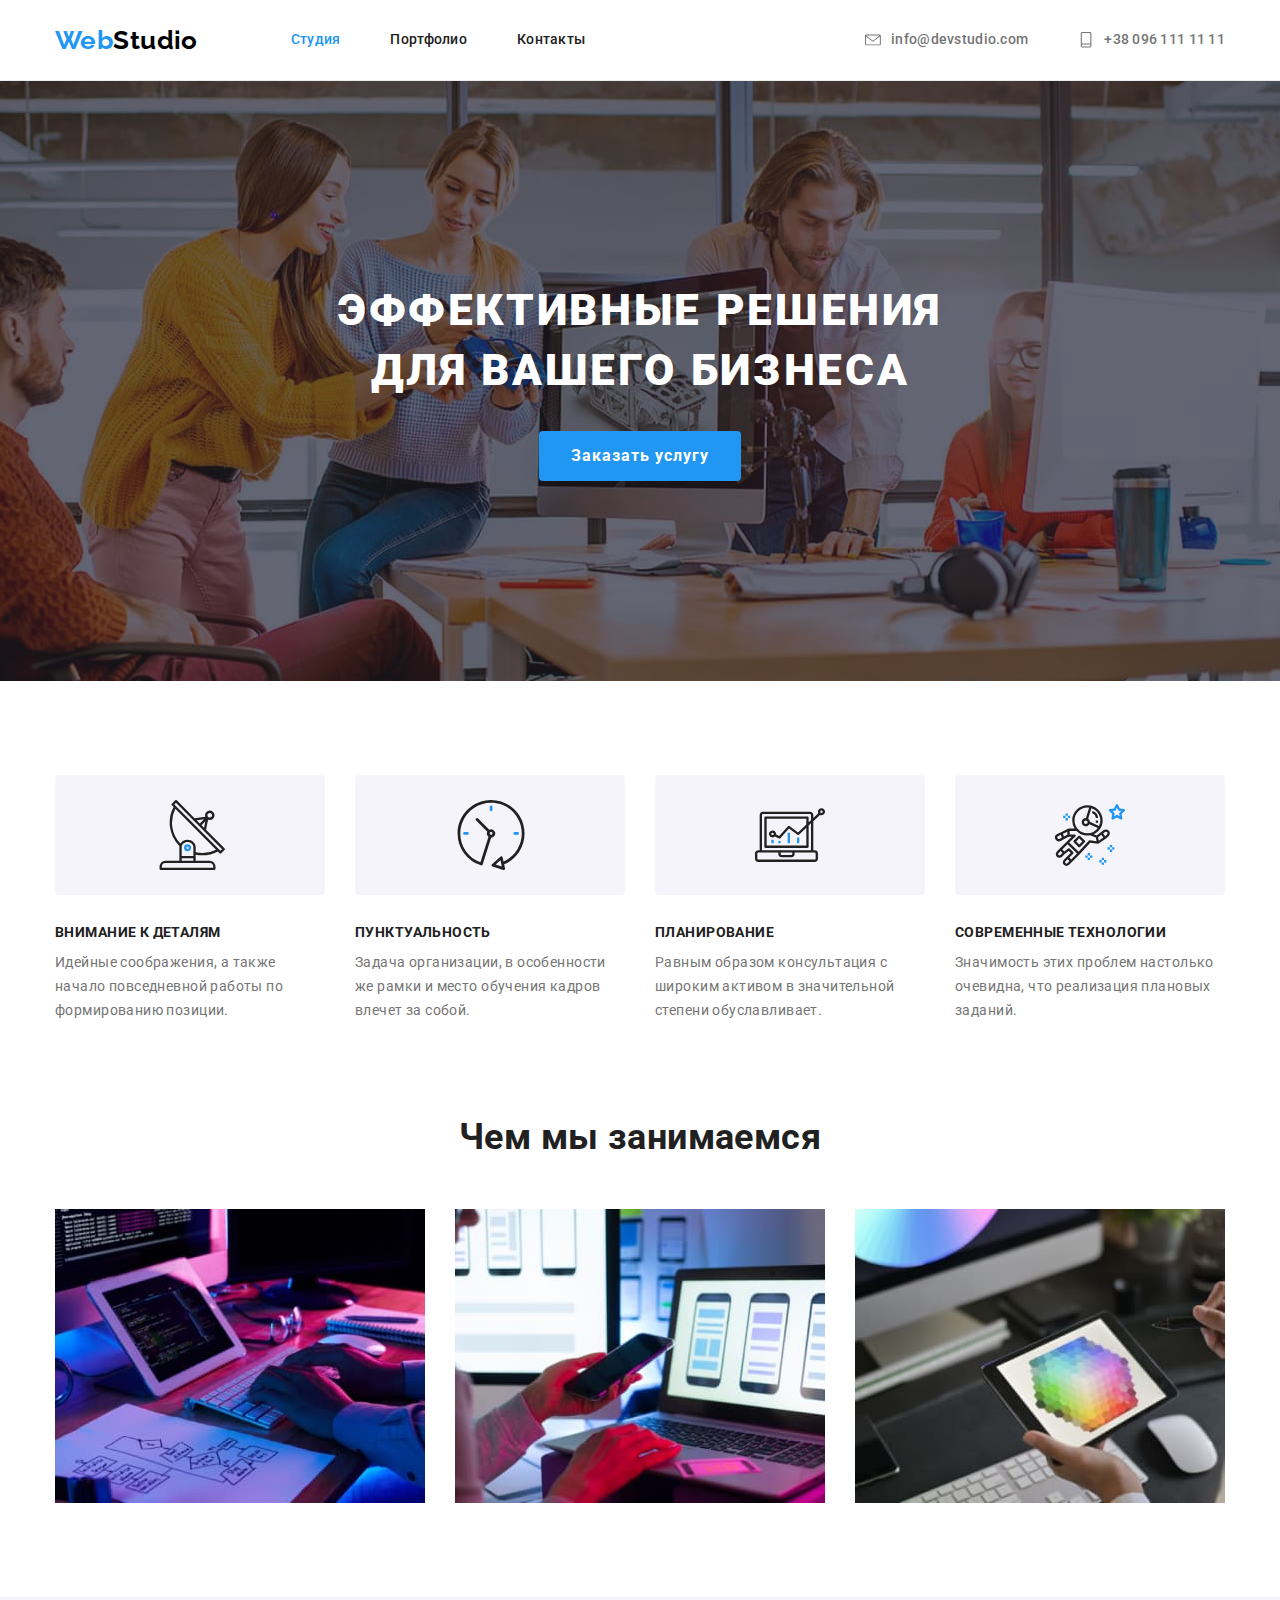
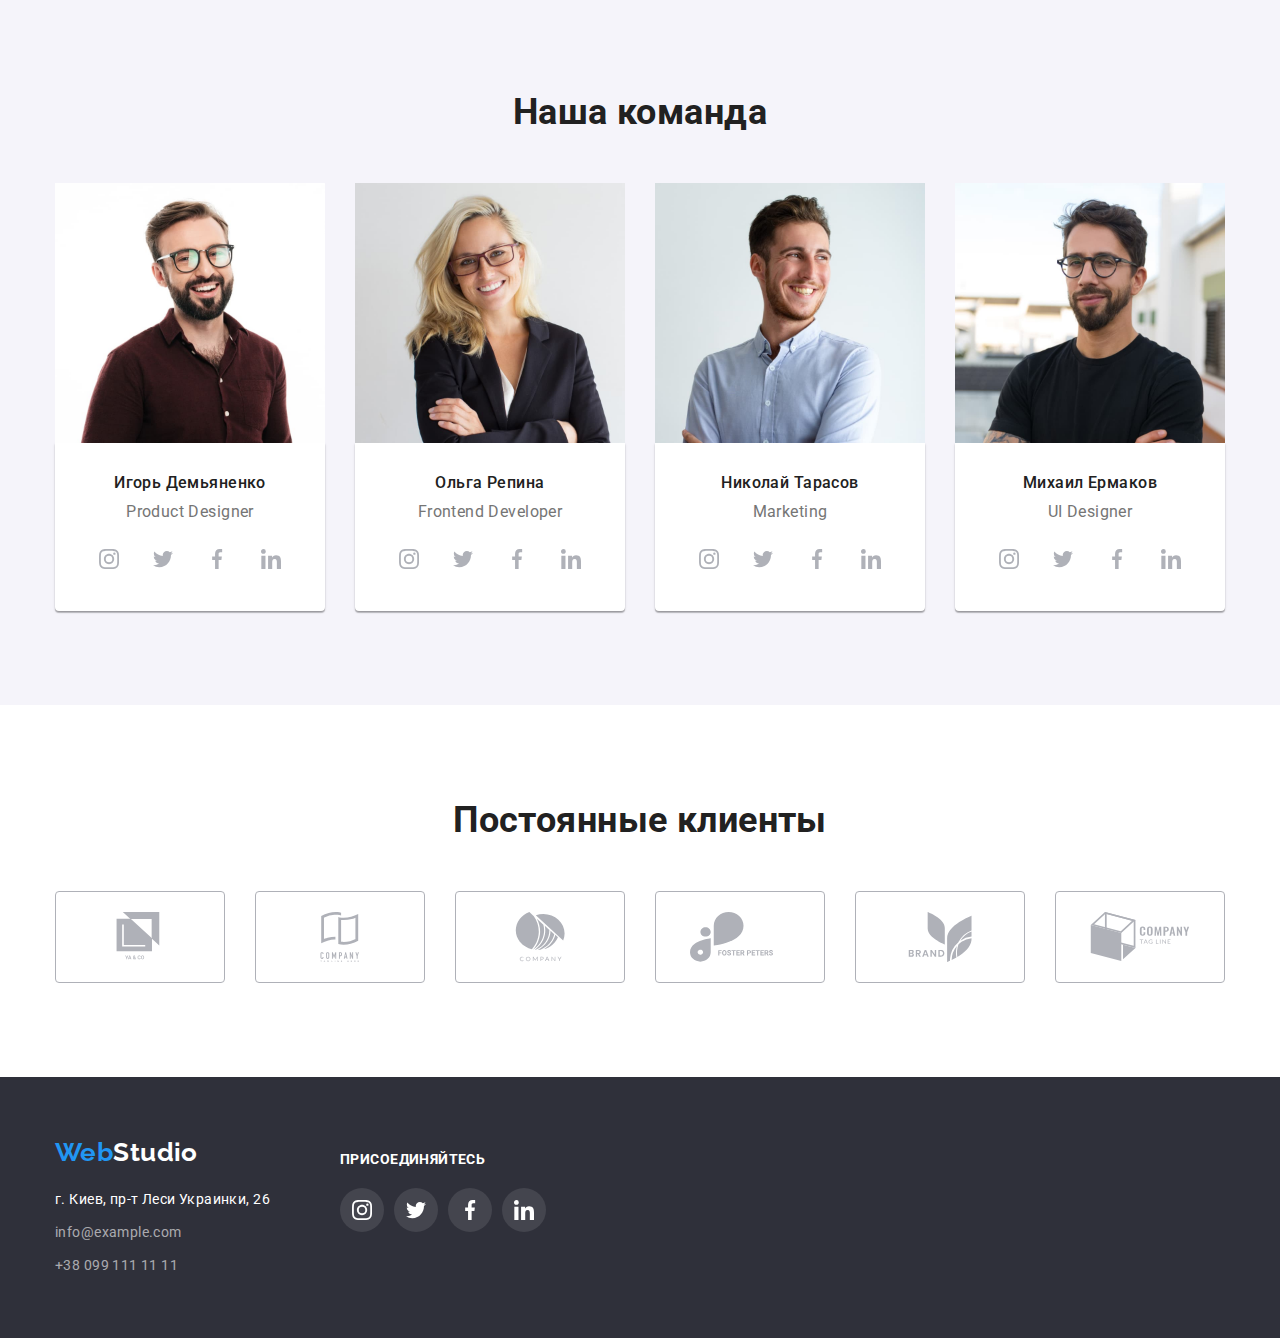
==== index.html @ a12645fa "Initial commit" ====
<!DOCTYPE html>
<html lang="ru">
  <head>
    <meta charset="UTF-8" />
    <meta http-equiv="X-UA-Compatible" content="IE=edge" />
    <meta name="viewport" content="width=device-width, initial-scale=1.0" />
    <title>WEB Studio</title>
    <link
      href="https://fonts.googleapis.com/css2?family=Raleway:wght@700&family=Roboto:wght@400;500;700;900&display=swap"
      rel="stylesheet"
    />
    <link
      rel="stylesheet"
      href="https://cdnjs.cloudflare.com/ajax/libs/modern-normalize/1.1.0/modern-normalize.min.css"
    />
    <link rel="stylesheet" href="./css/styles.css" />
  </head>
  <body>
    <!--Шапка сайта-->
    <header class="header">
      <div class="container main-header">
        <nav class="main-nav">
          <a class="logo link" href="./index.html">Web<span class="header-logo">Studio</span></a>

          <ul class="site-nav list">
            <li class="item"><a class="link current" href="./index.html">Студия</a></li>
            <li class="item"><a class="link" href="./portfolio.html">Портфолио</a></li>
            <li class="item"><a class="link" href="">Контакты</a></li>
          </ul>
        </nav>

        <ul class="contacts-header list">
          <li class="item">
            <a class="link" href="mailto:info@devstudio.com">
              <svg class="svg-mail">
                <use href="./images/icons.svg#contacts-mail"></use>
              </svg>
              info@devstudio.com</a
            >
          </li>
          <li class="item">
            <a class="link" href="tel:+380961111111">
              <svg class="svg-phone">
                <use href="./images/icons.svg#contacts-phone"></use>
              </svg>
              +38 096 111 11 11</a
            >
          </li>
        </ul>
      </div>
    </header>

    <!--Уникальный контент страницы-->
    <main>
      <!--Герой-->
      <section class="hero">
        <div class="container">
          <h1 class="hero-title">
            Эффективные решения <br />
            для вашего бизнеса
          </h1>
          <button class="button" type="button">Заказать услугу</button>
        </div>
      </section>

      <!--Особенности-->
      <section class="section no-padding">
        <div class="container">
          <h2 class="section-title hidden">Особенности</h2>
          <ul class="features list">
            <li class="item">
              <div class="div-features">
                <svg class="svg-item-features">
                  <use href="./images/icons.svg#features-antenna"></use>
                </svg>
              </div>
              <h3 class="title">Внимание к деталям</h3>
              <p class="text">
                Идейные соображения, а также начало повседневной работы по формированию позиции.
              </p>
            </li>
            <li class="item">
              <div class="div-features">
                <svg class="svg-item-features">
                  <use href="./images/icons.svg#features-clock"></use>
                </svg>
              </div>
              <h3 class="title">Пунктуальность</h3>
              <p class="text">
                Задача организации, в особенности же рамки и место обучения кадров влечет за собой.
              </p>
            </li>
            <li class="item">
              <div class="div-features">
                <svg class="svg-item-features">
                  <use href="./images/icons.svg#features-diagram"></use>
                </svg>
              </div>
              <h3 class="title">Планирование</h3>
              <p class="text">
                Равным образом консультация с широким активом в значительной степени обуславливает.
              </p>
            </li>
            <li class="item">
              <div class="div-features">
                <svg class="svg-item-features">
                  <use href="./images/icons.svg#features-astronaut"></use>
                </svg>
              </div>
              <h3 class="title">Современные технологии</h3>
              <p class="text">
                Значимость этих проблем настолько очевидна, что реализация плановых заданий.
              </p>
            </li>
          </ul>
        </div>
      </section>

      <!--Чем мы занимаемся-->
      <section class="section">
        <div class="container">
          <h2 class="section-title">Чем мы занимаемся</h2>
          <ul class="work list">
            <li class="item">
              <img
                class="photo-work"
                src="./images/programer-working.jpg"
                alt="Программист за работой"
                width="370"
              />
            </li>
            <li class="item">
              <img
                class="photo-work"
                src="./images/web-ui-designer-is-developing-application.jpg"
                alt="Дизайнер разрабатывает мобильные приложения"
                width="370"
              />
            </li>
            <li class="item">
              <img
                class="photo-work"
                src="./images/creative-artist-with-working-colour-selection.jpg"
                alt="Художник выбирает цвет"
                width="370"
              />
            </li>
          </ul>
        </div>
      </section>

      <!--Наша команда-->
      <section class="section team">
        <div class="container">
          <h2 class="section-title">Наша команда</h2>
          <ul class="team list">
            <li class="item">
              <img class="photo-team" src="./images/team1.jpg" alt="Игорь Демьяненко" width="270" />
              <div class="team-description">
                <h3 class="title">Игорь Демьяненко</h3>
                <p class="text" lang="en">Product Designer</p>
                <ul class="social-links list">
                  <li class="item instagram">
                    <a
                      class="link social-link"
                      href=""
                      target="_blank"
                      rel="nofollow noopener noreferrer"
                    >
                      <svg class="svg-social">
                        <use href="./images/icons.svg#social-instagram"></use>
                      </svg>
                    </a>
                  </li>
                  <li class="item twitter">
                    <a
                      class="link social-link"
                      href=""
                      target="_blank"
                      rel="nofollow noopener noreferrer"
                    >
                      <svg class="svg-social">
                        <use href="./images/icons.svg#social-twitter"></use>
                      </svg>
                    </a>
                  </li>
                  <li class="item facebook">
                    <a
                      class="link social-link"
                      href=""
                      target="_blank"
                      rel="nofollow noopener noreferrer"
                    >
                      <svg class="svg-social">
                        <use href="./images/icons.svg#social-facebook"></use>
                      </svg>
                    </a>
                  </li>
                  <li class="item linkedin">
                    <a
                      class="link social-link"
                      href=""
                      target="_blank"
                      rel="nofollow noopener noreferrer"
                    >
                      <svg class="svg-social">
                        <use href="./images/icons.svg#social-linkedin"></use>
                      </svg>
                    </a>
                  </li>
                </ul>
              </div>
            </li>
            <li class="item">
              <img class="photo-team" src="./images/team2.jpg" alt="Ольга Репина" width="270" />
              <div class="team-description">
                <h3 class="title">Ольга Репина</h3>
                <p class="text" lang="en">Frontend Developer</p>
                <ul class="social-links list">
                  <li class="item instagram">
                    <a
                      class="link social-link"
                      href=""
                      target="_blank"
                      rel="nofollow noopener noreferrer"
                    >
                      <svg class="svg-social">
                        <use href="./images/icons.svg#social-instagram"></use>
                      </svg>
                    </a>
                  </li>
                  <li class="item twitter">
                    <a
                      class="link social-link"
                      href=""
                      target="_blank"
                      rel="nofollow noopener noreferrer"
                    >
                      <svg class="svg-social">
                        <use href="./images/icons.svg#social-twitter"></use>
                      </svg>
                    </a>
                  </li>
                  <li class="item facebook">
                    <a
                      class="link social-link"
                      href=""
                      target="_blank"
                      rel="nofollow noopener noreferrer"
                    >
                      <svg class="svg-social">
                        <use href="./images/icons.svg#social-facebook"></use>
                      </svg>
                    </a>
                  </li>
                  <li class="item linkedin">
                    <a
                      class="link social-link"
                      href=""
                      target="_blank"
                      rel="nofollow noopener noreferrer"
                    >
                      <svg class="svg-social">
                        <use href="./images/icons.svg#social-linkedin"></use>
                      </svg>
                    </a>
                  </li>
                </ul>
              </div>
            </li>
            <li class="item">
              <img class="photo-team" src="./images/team3.jpg" alt="Николай Тарасов" width="270" />
              <div class="team-description">
                <h3 class="title">Николай Тарасов</h3>
                <p class="text" lang="en">Marketing</p>
                <ul class="social-links list">
                  <li class="item instagram">
                    <a
                      class="link social-link"
                      href=""
                      target="_blank"
                      rel="nofollow noopener noreferrer"
                    >
                      <svg class="svg-social">
                        <use href="./images/icons.svg#social-instagram"></use>
                      </svg>
                    </a>
                  </li>
                  <li class="item twitter">
                    <a
                      class="link social-link"
                      href=""
                      target="_blank"
                      rel="nofollow noopener noreferrer"
                    >
                      <svg class="svg-social">
                        <use href="./images/icons.svg#social-twitter"></use>
                      </svg>
                    </a>
                  </li>
                  <li class="item facebook">
                    <a
                      class="link social-link"
                      href=""
                      target="_blank"
                      rel="nofollow noopener noreferrer"
                    >
                      <svg class="svg-social">
                        <use href="./images/icons.svg#social-facebook"></use>
                      </svg>
                    </a>
                  </li>
                  <li class="item linkedin">
                    <a
                      class="link social-link"
                      href=""
                      target="_blank"
                      rel="nofollow noopener noreferrer"
                    >
                      <svg class="svg-social">
                        <use href="./images/icons.svg#social-linkedin"></use>
                      </svg>
                    </a>
                  </li>
                </ul>
              </div>
            </li>
            <li class="item">
              <img class="photo-team" src="./images/team4.jpg" alt="Михаил Ермаков" width="270" />
              <div class="team-description">
                <h3 class="title">Михаил Ермаков</h3>
                <p class="text" lang="en">UI Designer</p>
                <ul class="social-links list">
                  <li class="item instagram">
                    <a
                      class="link social-link"
                      href=""
                      target="_blank"
                      rel="nofollow noopener noreferrer"
                    >
                      <svg class="svg-social">
                        <use href="./images/icons.svg#social-instagram"></use>
                      </svg>
                    </a>
                  </li>
                  <li class="item twitter">
                    <a
                      class="link social-link"
                      href=""
                      target="_blank"
                      rel="nofollow noopener noreferrer"
                    >
                      <svg class="svg-social">
                        <use href="./images/icons.svg#social-twitter"></use>
                      </svg>
                    </a>
                  </li>
                  <li class="item facebook">
                    <a
                      class="link social-link"
                      href=""
                      target="_blank"
                      rel="nofollow noopener noreferrer"
                    >
                      <svg class="svg-social">
                        <use href="./images/icons.svg#social-facebook"></use>
                      </svg>
                    </a>
                  </li>
                  <li class="item linkedin">
                    <a
                      class="link social-link"
                      href=""
                      target="_blank"
                      rel="nofollow noopener noreferrer"
                    >
                      <svg class="svg-social">
                        <use href="./images/icons.svg#social-linkedin"></use>
                      </svg>
                    </a>
                  </li>
                </ul>
              </div>
            </li>
          </ul>
        </div>
      </section>

      <!--Постоянные клиенты-->
      <section class="section clients">
        <div class="container">
          <h2 class="section-title">Постоянные клиенты</h2>
          <ul class="clients list">
            <li class="item">
              <a
                class="link clients-link"
                href=""
                target="_blank"
                rel="nofollow noopener noreferrer"
              >
                <svg class="svg-clients">
                  <use href="./images/icons.svg#client1"></use>
                </svg>
              </a>
            </li>
            <li class="item">
              <a
                class="link clients-link"
                href=""
                target="_blank"
                rel="nofollow noopener noreferrer"
              >
                <svg class="svg-clients">
                  <use href="./images/icons.svg#client2"></use>
                </svg>
              </a>
            </li>
            <li class="item">
              <a
                class="link clients-link"
                href=""
                target="_blank"
                rel="nofollow noopener noreferrer"
              >
                <svg class="svg-clients">
                  <use href="./images/icons.svg#client3"></use>
                </svg>
              </a>
            </li>
            <li class="item">
              <a
                class="link clients-link"
                href=""
                target="_blank"
                rel="nofollow noopener noreferrer"
              >
                <svg class="svg-clients">
                  <use href="./images/icons.svg#client4"></use>
                </svg>
              </a>
            </li>
            <li class="item">
              <a
                class="link clients-link"
                href=""
                target="_blank"
                rel="nofollow noopener noreferrer"
              >
                <svg class="svg-clients">
                  <use href="./images/icons.svg#client5"></use>
                </svg>
              </a>
            </li>
            <li class="item">
              <a
                class="link clients-link"
                href=""
                target="_blank"
                rel="nofollow noopener noreferrer"
              >
                <svg class="svg-clients">
                  <use href="./images/icons.svg#client6"></use>
                </svg>
              </a>
            </li>
          </ul>
        </div>
      </section>
    </main>

    <!--Подвал-->
    <footer class="footer">
      <div class="container nav">
        <div class="footer-address">
          <a class="logo link" href="./index.html">Web<span class="footer-logo">Studio</span></a>
          <address>
            <ul class="contacts-footer list">
              <li class="item">
                <a
                  class="address link"
                  href="https://goo.gl/maps/X2jcXpadv5ityZMy6"
                  target="_blank"
                  rel="nofollow noopener noreferrer"
                  >г. Киев, пр-т Леси Украинки, 26</a
                >
              </li>
              <li class="item">
                <a class="link" href="mailto:info@example.com">info@example.com</a>
              </li>
              <li class="item">
                <a class="link" href="tel:+380991111111">+38 099 111 11 11</a>
              </li>
            </ul>
          </address>
        </div>

        <div class="footer-social">
          <p class="footer-social-text">присоединяйтесь</p>
          <ul class="social-links-webstudio list">
            <li class="item instagram">
              <a class="link join-link" href="" target="_blank" rel="nofollow noopener noreferrer">
                <svg class="svg-social">
                  <use href="./images/icons.svg#social-instagram"></use>
                </svg>
              </a>
            </li>
            <li class="item twitter">
              <a class="link join-link" href="" target="_blank" rel="nofollow noopener noreferrer">
                <svg class="svg-social">
                  <use href="./images/icons.svg#social-twitter"></use>
                </svg>
              </a>
            </li>
            <li class="item facebook">
              <a class="link join-link" href="" target="_blank" rel="nofollow noopener noreferrer">
                <svg class="svg-social">
                  <use href="./images/icons.svg#social-facebook"></use>
                </svg>
              </a>
            </li>
            <li class="item linkedin">
              <a class="link join-link" href="" target="_blank" rel="nofollow noopener noreferrer">
                <svg class="svg-social">
                  <use href="./images/icons.svg#social-linkedin"></use>
                </svg>
              </a>
            </li>
          </ul>
        </div>
      </div>
    </footer>
  </body>
</html>
---- css/styles.css ----
:root {
  --primary-text-color: #757575;
  --title-text-color: #212121;
  --accent-color: #2196f3;
  --primary-white-color: #ffffff;
  --primary-black-color: #000000;
  --second-grey-color: #f5f4fa;
  --footer-bg-color: #2f303a;
  --contacts-ft-color: rgba(255, 255, 255, 0.6);
  --social-links-ft-bg-color: rgba(255, 255, 255, 0.1);
  --button-hero-hover-color: #188ce8;
  --header-border-bottom-color: #ececec;
  --portfolio-project-border: #eeeeee;
  --clients-primary-color: #afb1b8;

  --portfolio-projects-gap: 30px;
}

body {
  color: var(--primary-text-color);
  background-color: var(--primary-white-color);
  font-family: Roboto, sans-serif;
  letter-spacing: 0.03em;
  font-size: 14px;
  line-height: 1.14;
}

/* ОБЩЕЕ */

/*Сброс марджинов верх и низ у заголовков, абзацев и списков*/
p,
h1,
h2,
h3,
h4,
h5,
h6,
ul {
  margin-top: 0;
  margin-bottom: 0;
}

/*Техника отзывчивых изображений*/
img {
  display: block;
  max-width: 100%;
  height: auto;
}

/* Скрыл подчеркивание у ссылок */
.link {
  text-decoration: none;
}

/* Скрыл ненужные заголовки */
.hidden {
  position: absolute;
  width: 1px;
  height: 1px;
  margin: -1px;
  border: 0;
  padding: 0;

  white-space: nowrap;
  clip-path: inset(100%);
  clip: rect(0 0 0 0);
  overflow: hidden;
}

/* Убрал точки у списков. паддинги и марджины */
.list {
  list-style: none;

  padding: 0;
  margin: 0;
}

/* Для всех кнопок */
.button {
  font-family: inherit;

  border: 0;
  border-radius: 4px;
  text-align: center;
}

/* Контейнеры */
.container {
  width: 1200px;
  padding-left: 15px;
  padding-right: 15px;
  margin-left: auto;
  margin-right: auto;
}

/* Логотип */
.logo {
  color: var(--accent-color);

  font-family: Raleway, sans-serif;
  font-weight: 700;
  font-size: 26px;
  line-height: 1.19;
}

.header-logo {
  color: var(--primary-black-color);
}

.footer-logo {
  color: var(--primary-white-color);
}

/* Навигация по сайту */

.main-header,
.main-nav {
  display: flex;
  align-items: center;
}

.site-nav {
  display: flex;
  margin-left: 93px;
}

.site-nav .item:not(:last-child) {
  margin-right: 50px;
}

.site-nav .link {
  color: var(--title-text-color);

  font-weight: 500;
  letter-spacing: 0.02em;

  display: block;
  padding-top: 32px;
  padding-bottom: 32px;
}

.site-nav .link:hover,
.site-nav .link:focus {
  color: var(--accent-color);
}

.site-nav .link.current {
  color: var(--accent-color);
}

.contacts-header {
  display: flex;
  margin-left: auto;
}

.contacts-header .item + .item {
  margin-left: 50px;
}

.contacts-header .link {
  color: var(--primary-text-color);

  font-weight: 500;
  letter-spacing: 0.02em;
  display: flex;
  align-items: center;
}

.contacts-header .link:hover,
.contacts-header .link:focus {
  color: var(--accent-color);
}

/* .contacts-header .item:first-child ::before {
  display: inline-block;
  content: '';
  width: 16px;
  height: 100%;
  margin-right: 10px;
  background-image: url('../images/mail.svg');
  background-repeat: no-repeat;
  background-position: bottom;
  background-size: 16px 12px;
} */

.svg-mail {
  fill: currentColor;
  width: 16px;
  height: 16px;
  margin-right: 10px;
}

/* .contacts-header .item:last-child ::before {
  display: inline-block;
  content: '';
  width: 10px;
  height: 100%;
  margin-right: 10px;
  background-image: url('../images/phone.svg');
  background-repeat: no-repeat;
  background-position: bottom;
  background-size: 10px 16px;
} */

.svg-phone {
  fill: currentColor;
  width: 16px;
  height: 16px;
  margin-right: 10px;
}

.header {
  border-bottom: 1px solid var(--header-border-bottom-color);
}

/* Герой */
.hero {
  max-width: 1600px;
  margin-left: auto;
  margin-right: auto;
  background-color: var(--footer-bg-color);
  /*линейный градиент, под ним изображение*/
  background-image: linear-gradient(to right, rgba(47, 48, 58, 0.4), rgba(47, 48, 58, 0.4)),
    url('../images/hero.jpg');
  background-repeat: no-repeat;
  background-position: center;
  background-size: cover;
  text-align: center;
  padding: 200px 0;
}

.hero-title {
  color: var(--primary-white-color);

  font-weight: 900;
  font-size: 44px;
  line-height: 1.36;
  letter-spacing: 0.06em;
  text-transform: uppercase;

  margin-top: 0;
  margin-bottom: 30px;
}

/* Кнопка героя */
.hero .button {
  color: var(--primary-white-color);
  background-color: var(--accent-color);
  cursor: pointer;

  font-weight: 700;
  font-size: 16px;
  line-height: 1.88;
  letter-spacing: 0.06em;

  display: inline-block;
  padding: 10px 32px;
  min-width: 200px;
  text-align: center;
}

.hero .button:hover,
.hero .button:focus {
  color: var(--primary-white-color);
  background-color: var(--button-hero-hover-color);
}

/* Секции */
.section,
.portfolio {
  margin-top: 0;
  margin-bottom: 0;
  padding-top: 94px;
  padding-bottom: 94px;
}

.no-padding {
  padding-bottom: 0;
}

.section-title {
  color: var(--title-text-color);

  font-weight: 700;
  font-size: 36px;
  line-height: 1.17;
  text-align: center;

  margin-top: 0;
  margin-bottom: 50px;
}

/* Особенности*/

.features {
  display: flex;
  justify-content: center;
  padding-left: 0;
}

.features .item:not(:last-child) {
  margin-right: 30px;
}

.div-features {
  display: flex;
  justify-content: center;
  align-items: center;
  width: 270px;
  height: 120px;
  margin-bottom: 30px;
  background-color: var(--second-grey-color);
  border-radius: 4px;
}

.svg-item-features {
  width: 70px;
  height: 70px;
}

/* .features .item::before {
  display: block;
  content: '';
  height: 120px;
  margin-bottom: 30px;
  background-color: var(--second-grey-color);
  border-radius: 4px;

  background-repeat: no-repeat;
  background-position: center;
  background-size: 70px;
}

.features > .item:nth-child(1)::before {
  background-image: url('../images/features-antenna.svg');
}

.features > .item:nth-child(2)::before {
  background-image: url('../images/features-clock.svg');
}

.features > .item:nth-child(3)::before {
  background-image: url('../images/features-diagram.svg');
}

.features > .item:nth-child(4)::before {
  background-image: url('../images/features-astronaut.svg');
} */

.features .title {
  color: var(--title-text-color);

  font-weight: 700;
  font-size: 14px;
  line-height: 1.14;
  text-transform: uppercase;

  margin-bottom: 10px;
}

.features .text {
  line-height: 1.71;
}

/* Чем мы занимаемся */

.work {
  display: flex;
  justify-content: space-between;
  padding-left: 0;
}

.work > .item:not(:last-child) {
  margin-right: 30px;
}

/* Вместо этого - Техника отзывчивых изображений
.photo-work {
  display: block;
}
*/

/* Команда*/

.team {
  display: flex;
  justify-content: space-between;
  padding-left: 0;
}

.team > .item:not(:last-child) {
  margin-right: 30px;
}

.team-description {
  background-color: var(--primary-white-color);

  padding-top: 30px;
  padding-bottom: 30px;
  text-align: center;
  box-shadow: 0px 1px 3px rgba(0, 0, 0, 0.12), 0px 1px 1px rgba(0, 0, 0, 0.14),
    0px 2px 1px rgba(0, 0, 0, 0.2);
  border-radius: 0px 0px 4px 4px;
}

.team .title {
  color: var(--title-text-color);

  font-weight: 500;
  font-size: 16px;
  line-height: 1.19;

  margin-bottom: 10px;
}

.team .text {
  font-size: 16px;
  line-height: 1.19;

  margin-bottom: 16px;
}

.team {
  background-color: var(--second-grey-color);
}

/* Социальные сети команды*/

.social-links {
  display: flex;
  justify-content: center;
  padding-left: 32px;
  padding-right: 32px;
}

.social-links > .item:not(:last-child) {
  margin-right: 10px;
}

.social-link {
  display: flex;
  justify-content: center;
  align-items: center;
  width: 44px;
  height: 44px;
  border-radius: 50%;
  color: var(--clients-primary-color);
}

.social-link:hover,
.social-link:focus {
  color: var(--primary-white-color);
  background-color: var(--accent-color);
}

.svg-social {
  fill: currentColor;
  width: 20px;
  height: 20px;
}

/* Вместо этого - Техника отзывчивых изображений
.photo-team {
  display: block;
}
*/

/* Постоянные клиенты*/
.clients {
  display: flex;
  justify-content: space-between;
  padding-left: 0;
}

.clients > .item {
  display: flex;
  align-items: center;
  justify-content: center;
}

.clients > .item:not(:last-child) {
  margin-right: 30px;
}

.clients-link {
  display: flex;
  align-items: center;
  justify-content: center;
  width: 170px;
  height: 92px;

  color: var(--clients-primary-color);

  border: 1px solid var(--clients-primary-color);
  border-radius: 4px;
}

.clients-link > .svg-clients {
  fill: currentColor;
  height: 50px;
}

.clients-link:hover,
.clients-link:focus {
  color: var(--accent-color);
  border-color: var(--accent-color);
}

/* Подвал */
.footer {
  background-color: var(--footer-bg-color);
}

.footer .container {
  padding-top: 60px;
  padding-bottom: 60px;
}

.footer > .nav {
  display: flex;
}

.footer-address {
  margin-right: 70px;
}

.footer .logo {
  display: inline-block;
  margin-bottom: 20px;
}

.contacts-footer .link {
  color: var(--contacts-ft-color);

  font-style: normal;
  line-height: 1.71;
}

.contacts-footer .address {
  color: var(--primary-white-color);
}

.contacts-footer .item:not(:last-child) {
  margin-bottom: 9px;
}

.contacts-footer .link:hover,
.contacts-footer .link:focus {
  color: var(--accent-color);
}

.footer-social {
  padding-top: 15px;
}

.footer-social-text {
  color: var(--primary-white-color);
  font-weight: 700;
  text-transform: uppercase;

  margin-bottom: 20px;
}

.social-links-webstudio {
  display: flex;
  justify-content: center;
}

.social-links-webstudio > .item:not(:last-child) {
  margin-right: 10px;
}

.join-link {
  display: flex;
  justify-content: center;
  align-items: center;
  width: 44px;
  height: 44px;
  border-radius: 50%;
  color: var(--primary-white-color);
  background-color: var(--social-links-ft-bg-color);
}

.join-link:hover,
.join-link:focus {
  background-color: var(--accent-color);
}

/* Стили для страницы ПОРТФОЛИО */

/* Фильтры портфолио */
.portfolio .button {
  color: var(--title-text-color);
  background-color: var(--second-grey-color);
  cursor: pointer;

  font-weight: 500;
  font-size: 16px;
  line-height: 1.63;

  padding: 6px 22px;
  text-align: center;
}

.portfolio-filter {
  display: flex;
  justify-content: center;
  margin-bottom: 50px;
}

.portfolio-filter .item:not(:last-child) {
  margin-right: 8px;
}

.portfolio .button:hover,
.portfolio .button:focus {
  color: var(--primary-white-color);
  background-color: var(--accent-color);

  box-shadow: 0px 3px 1px rgba(0, 0, 0, 0.1), 0px 1px 2px rgba(0, 0, 0, 0.08),
    0px 2px 2px rgba(0, 0, 0, 0.12);
}

/* Список портфолио */

.portfolio-projects {
  display: flex;
  flex-wrap: wrap;
  margin-left: calc(-1 * var(--portfolio-projects-gap));
  margin-top: calc(-1 * var(--portfolio-projects-gap));
}

.portfolio-projects > .item {
  flex-basis: calc(100% / 3 - var(--portfolio-projects-gap));

  margin-left: var(--portfolio-projects-gap);
  margin-top: var(--portfolio-projects-gap);
}

.portfolio-projects > .item:hover,
.portfolio-projects > .item:focus {
  box-shadow: 0px 1px 1px rgba(0, 0, 0, 0.12), 0px 4px 4px rgba(0, 0, 0, 0.06),
    1px 4px 6px rgba(0, 0, 0, 0.16);
}

/* Другая техника сетки три в ряд

 calc ((100% - кол-во марджинов в строке * значение марджина ) / кол-во элементов в строке

 .portfolio-projects {
   display: flex;
  flex-wrap: wrap;
}

.portfolio-projects .item {
  width: calc((100% - 60px) / 3);

  margin-right: 30px;
  margin-bottom: 30px;
}

.portfolio-projects .item:nth-child(3n) {
  margin-right: 0;
}

.portfolio-projects .item:nth-last-child(-n + 3) {
  margin-bottom: 0;
} 
*/

.portfolio-description {
  padding: 20px 24px;
  border: 1px solid var(--portfolio-project-border);
  border-top: 0;
}

.portfolio-projects .title {
  color: var(--title-text-color);

  font-weight: 700;
  font-size: 18px;
  line-height: 2;
  letter-spacing: 0.06em;

  margin-bottom: 4px;
}

.portfolio-projects .text {
  font-size: 16px;
  line-height: 1.88;
}

/* Вместо этого - Техника отзывчивых изображений
.photo-portfolio {
  display: block;
}
*/
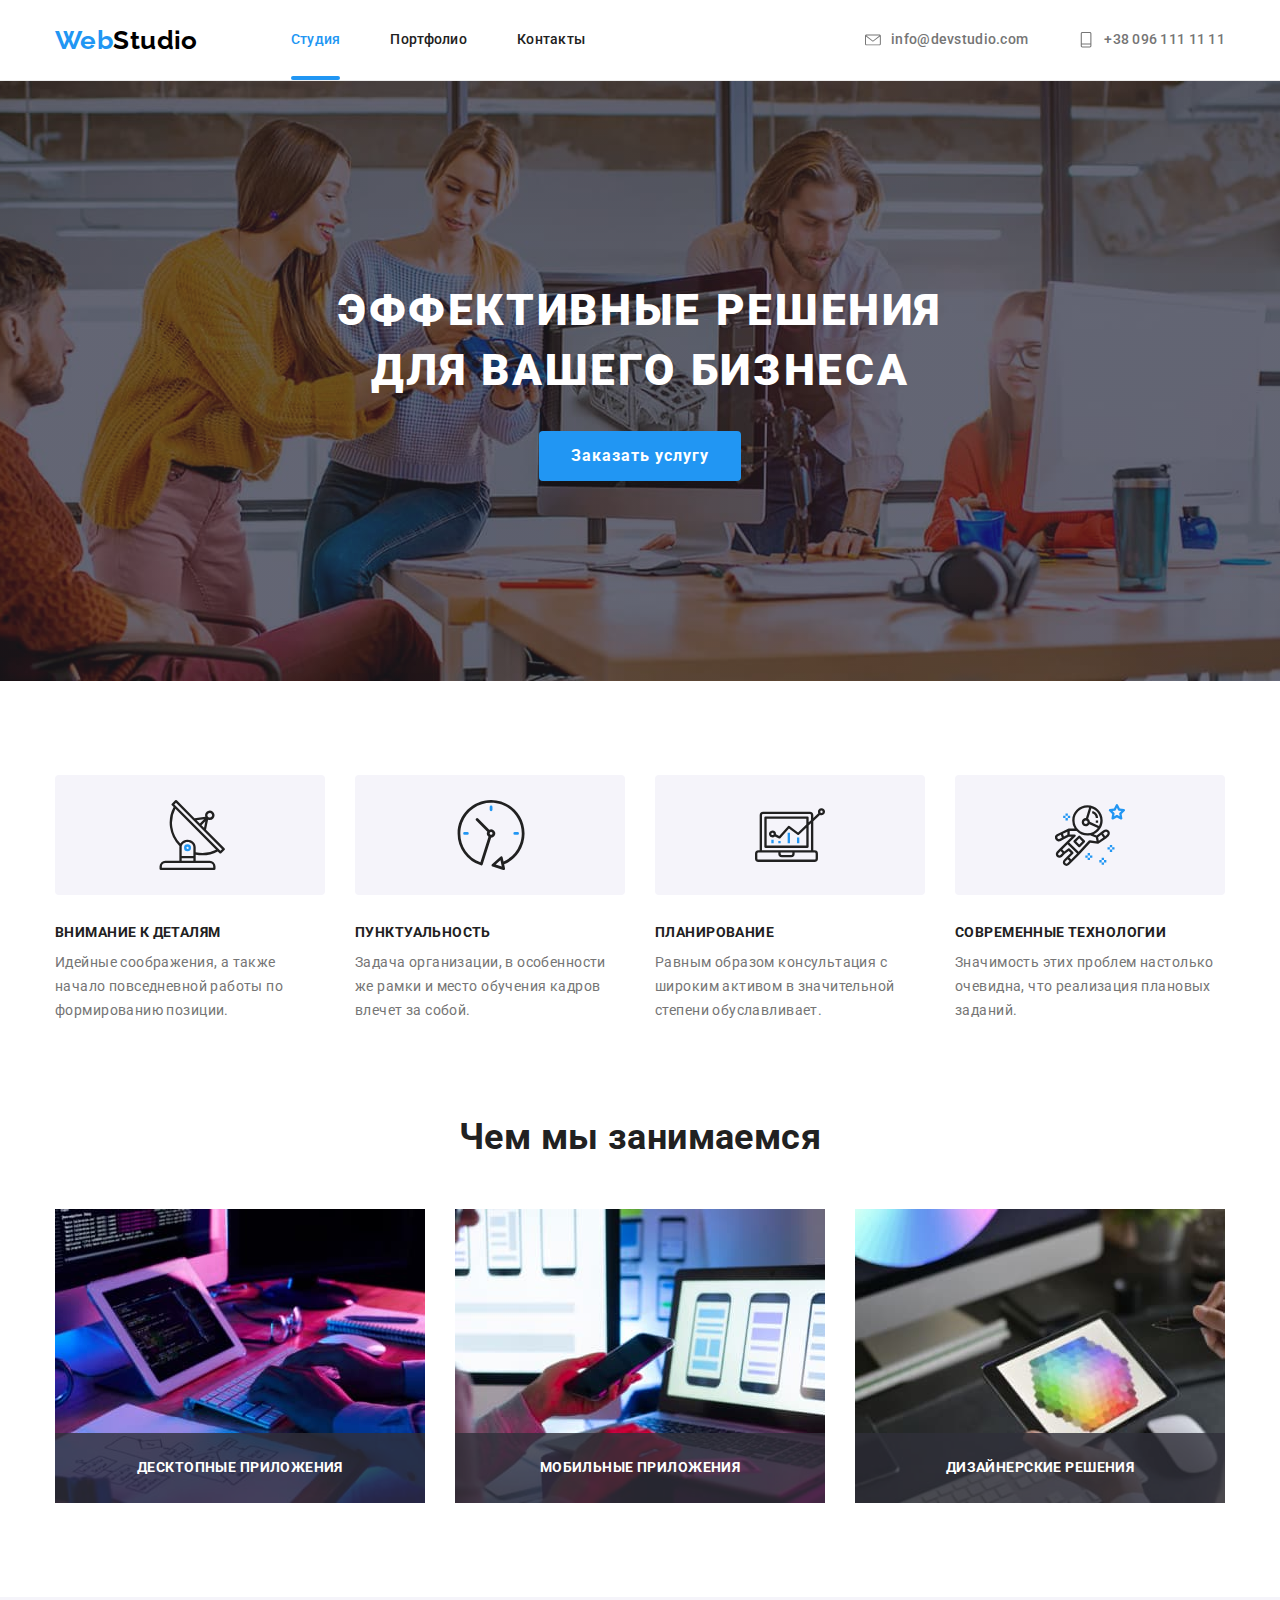
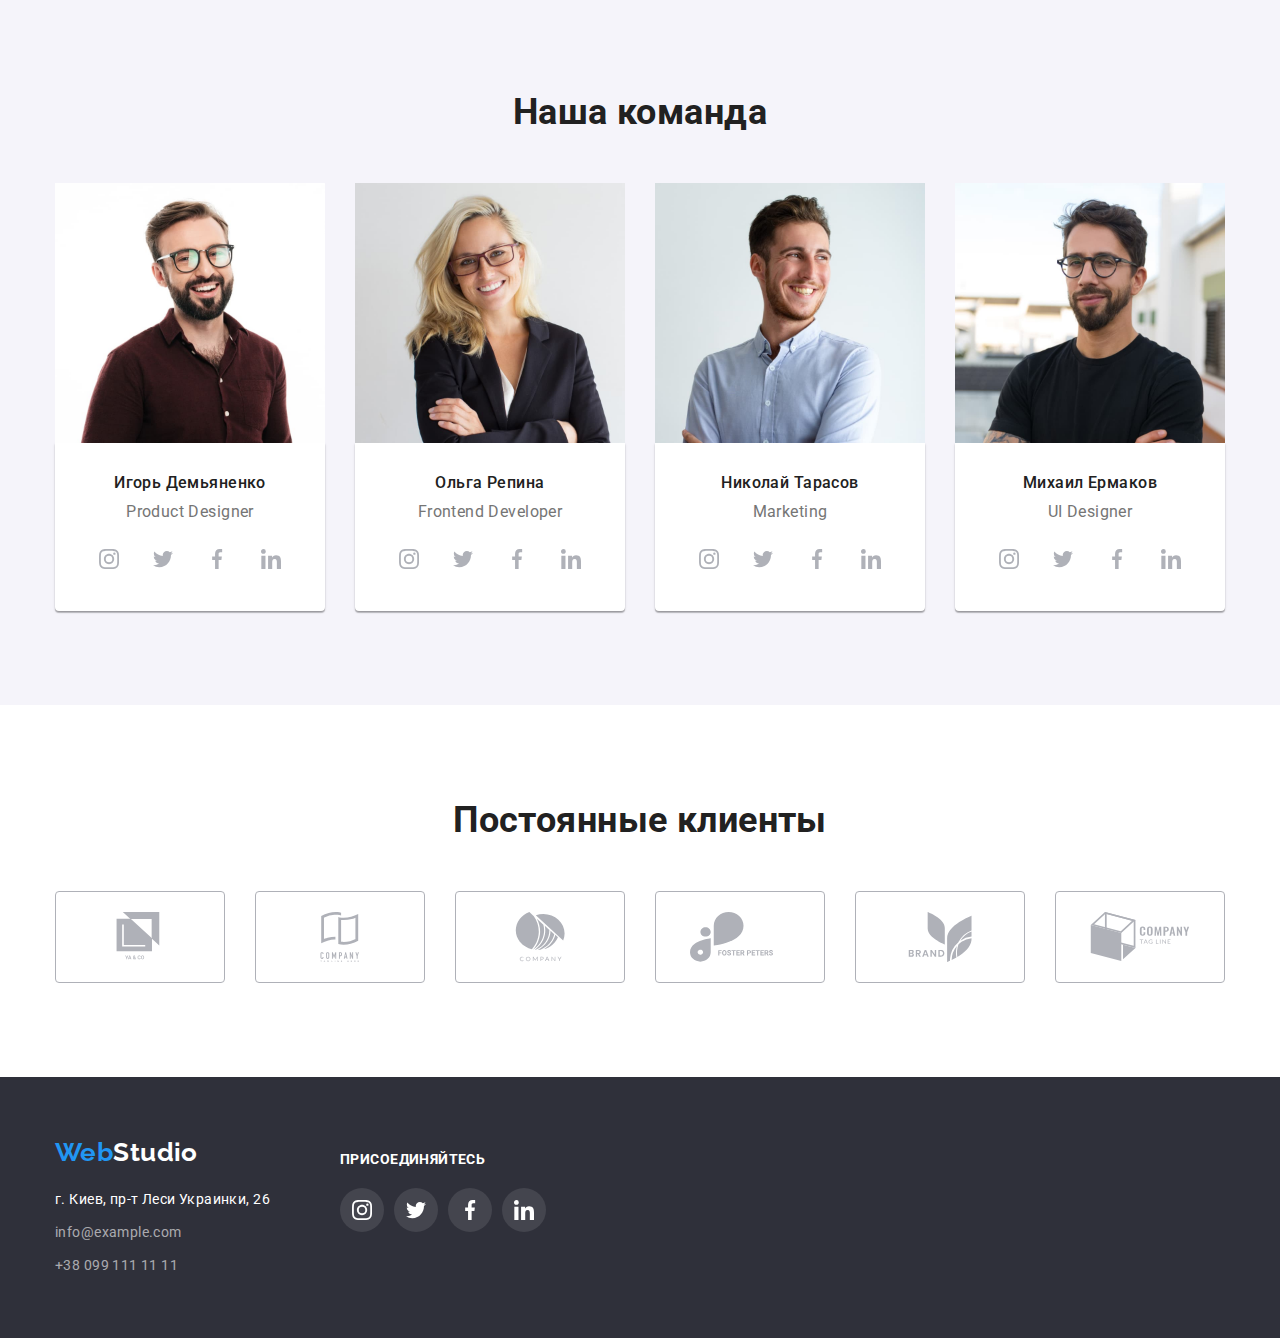
==== commit 1f496a66: "ДЗ 5.1" ====
--- a/index.html
+++ b/index.html
@@ -23,7 +23,7 @@
           <a class="logo link" href="./index.html">Web<span class="header-logo">Studio</span></a>
 
           <ul class="site-nav list">
-            <li class="item"><a class="link current" href="./index.html">Студия</a></li>
+            <li class="item current"><a class="link current" href="./index.html">Студия</a></li>
             <li class="item"><a class="link" href="./portfolio.html">Портфолио</a></li>
             <li class="item"><a class="link" href="">Контакты</a></li>
           </ul>
@@ -122,28 +122,37 @@
           <h2 class="section-title">Чем мы занимаемся</h2>
           <ul class="work list">
             <li class="item">
-              <img
-                class="photo-work"
-                src="./images/programer-working.jpg"
-                alt="Программист за работой"
-                width="370"
-              />
-            </li>
-            <li class="item">
-              <img
-                class="photo-work"
-                src="./images/web-ui-designer-is-developing-application.jpg"
-                alt="Дизайнер разрабатывает мобильные приложения"
-                width="370"
-              />
-            </li>
-            <li class="item">
-              <img
-                class="photo-work"
-                src="./images/creative-artist-with-working-colour-selection.jpg"
-                alt="Художник выбирает цвет"
-                width="370"
-              />
+              <div class="work-thumb">
+                <img
+                  class="photo-work"
+                  src="./images/programer-working.jpg"
+                  alt="Программист за работой"
+                  width="370"
+                />
+                <h3 class="work-text">Десктопные приложения</h3>
+              </div>
+            </li>
+            <li class="item">
+              <div class="work-thumb">
+                <img
+                  class="photo-work"
+                  src="./images/web-ui-designer-is-developing-application.jpg"
+                  alt="Дизайнер разрабатывает мобильные приложения"
+                  width="370"
+                />
+                <h3 class="work-text">Мобильные приложения</h3>
+              </div>
+            </li>
+            <li class="item">
+              <div class="work-thumb">
+                <img
+                  class="photo-work"
+                  src="./images/creative-artist-with-working-colour-selection.jpg"
+                  alt="Художник выбирает цвет"
+                  width="370"
+                />
+                <h3 class="work-text">Дизайнерские решения</h3>
+              </div>
             </li>
           </ul>
         </div>
--- a/css/styles.css
+++ b/css/styles.css
@@ -12,6 +12,8 @@
   --header-border-bottom-color: #ececec;
   --portfolio-project-border: #eeeeee;
   --clients-primary-color: #afb1b8;
+  --work-text-bg-color: rgba(47, 48, 58, 0.8);
+  --portfolio-overlay-text-bg-color: rgba(33, 150, 243, 0.9);
 
   --portfolio-projects-gap: 30px;
 }
@@ -146,6 +148,21 @@
 
 .site-nav .link.current {
   color: var(--accent-color);
+}
+
+/*Cделано подчёркивание ссылки текущей страницы (на которой сейчас находится пользователь) начало*/
+.site-nav .item.current {
+  position: relative;
+}
+
+.site-nav > .item.current::after {
+  position: absolute;
+  content: '';
+  bottom: 0;
+  width: 100%;
+  height: 4px;
+  background-color: var(--accent-color);
+  border-radius: 2px;
 }
 
 .contacts-header {
@@ -374,6 +391,27 @@
   margin-right: 30px;
 }
 
+.work .work-thumb {
+  position: relative;
+}
+
+.work .work-text {
+  position: absolute;
+  bottom: 0;
+  width: 100%;
+
+  text-transform: uppercase;
+  text-align: center;
+  font-weight: 700;
+  font-size: 14px;
+  line-height: 1.14;
+  color: var(--primary-white-color);
+  background-color: var(--work-text-bg-color);
+
+  padding-top: 27px;
+  padding-bottom: 27px;
+}
+
 /* Вместо этого - Техника отзывчивых изображений
 .photo-work {
   display: block;
@@ -668,6 +706,34 @@
 } 
 */
 
+.portfolio-projects-thumb {
+  position: relative;
+}
+
+.portfolio-overlay-text {
+  position: absolute;
+  top: 0;
+  bottom: 0;
+  width: 100%;
+  overflow: hidden;
+
+  font-weight: 400;
+  font-size: 18px;
+  line-height: 1.56;
+
+  color: var(--primary-white-color);
+  background-color: var(--portfolio-overlay-text-bg-color);
+
+  padding: 63px 24px;
+
+  opacity: 0;
+}
+
+.portfolio-overlay-text:hover,
+.portfolio-overlay-text:focus {
+  opacity: 1;
+}
+
 .portfolio-description {
   padding: 20px 24px;
   border: 1px solid var(--portfolio-project-border);
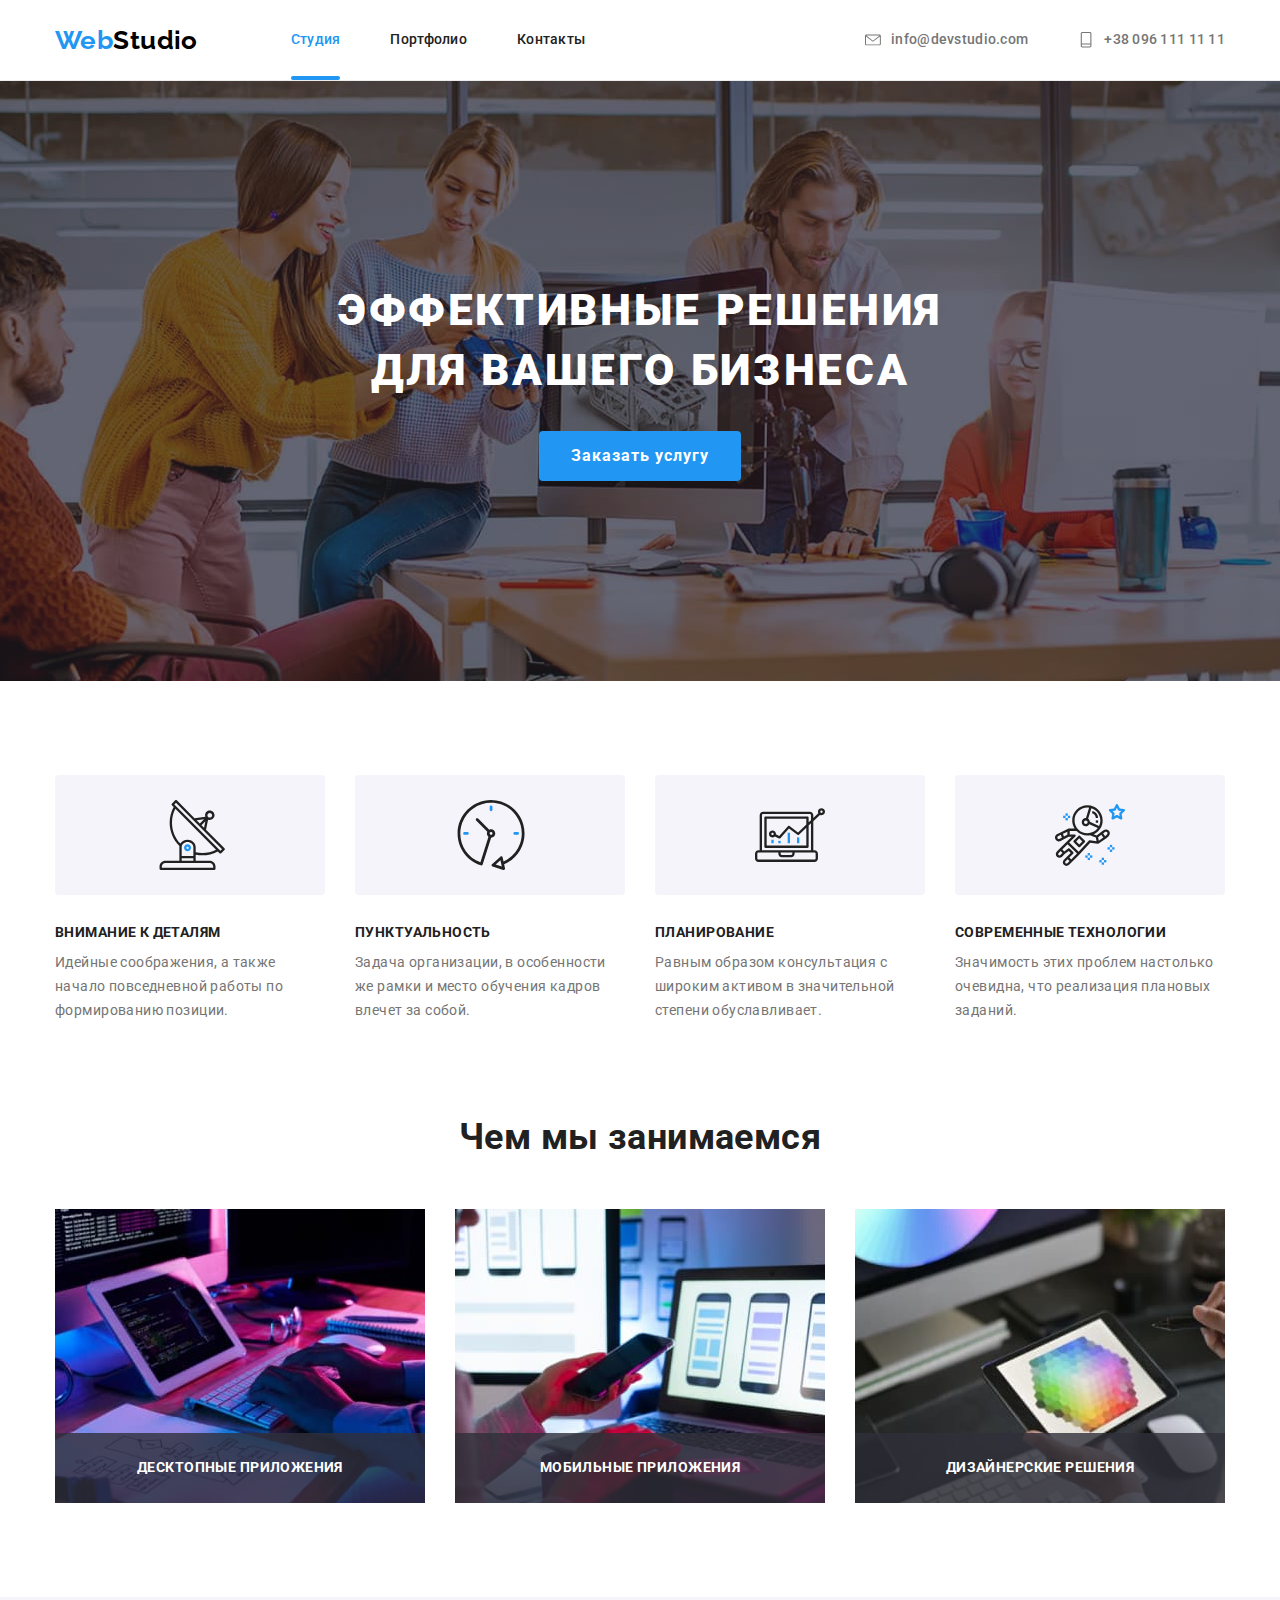
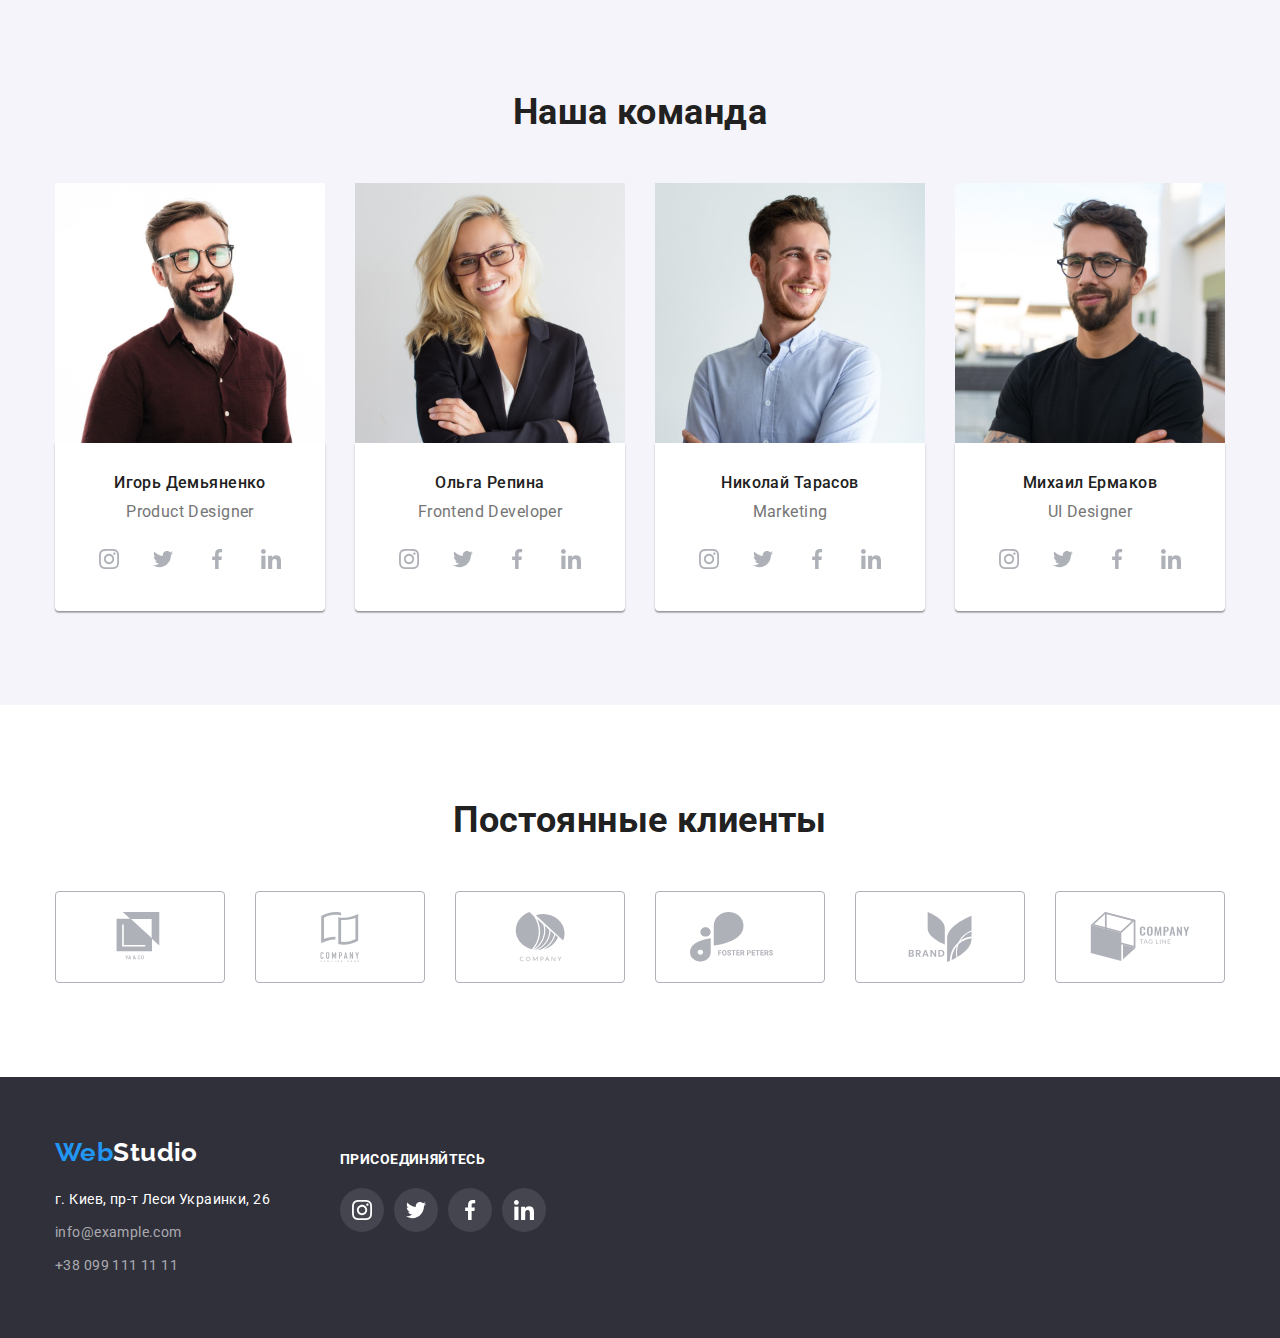
==== commit 00dd593a: "ДЗ 5.4" ====
--- a/index.html
+++ b/index.html
@@ -59,7 +59,7 @@
             Эффективные решения <br />
             для вашего бизнеса
           </h1>
-          <button class="button" type="button">Заказать услугу</button>
+          <button class="button" type="button" data-modal-open>Заказать услугу</button>
         </div>
       </section>
 
@@ -538,5 +538,18 @@
         </div>
       </div>
     </footer>
+
+    <!--Модальное окно - Заказать услугу  -->
+    <div class="backdrop is-hidden" data-modal>
+      <div class="modal">
+        <button class="button close-modal" type="button" data-modal-close>
+          <svg class="svg-close-modal">
+            <use href="./images/icons.svg#close-modal"></use>
+          </svg>
+        </button>
+      </div>
+    </div>
+
+    <script src="./js/modal.js"></script>
   </body>
 </html>
--- a/css/styles.css
+++ b/css/styles.css
@@ -14,8 +14,12 @@
   --clients-primary-color: #afb1b8;
   --work-text-bg-color: rgba(47, 48, 58, 0.8);
   --portfolio-overlay-text-bg-color: rgba(33, 150, 243, 0.9);
+  --modal-window-bg-color: rgba(0, 0, 0, 0.2);
+  --modal-window-close-border-color: rgba(0, 0, 0, 0.1);
 
   --portfolio-projects-gap: 30px;
+
+  --cubic: cubic-bezier(0.4, 0, 0.2, 1);
 }
 
 body {
@@ -84,6 +88,8 @@
   border: 0;
   border-radius: 4px;
   text-align: center;
+
+  cursor: pointer;
 }
 
 /* Контейнеры */
@@ -263,7 +269,6 @@
 .hero .button {
   color: var(--primary-white-color);
   background-color: var(--accent-color);
-  cursor: pointer;
 
   font-weight: 700;
   font-size: 16px;
@@ -280,6 +285,58 @@
 .hero .button:focus {
   color: var(--primary-white-color);
   background-color: var(--button-hero-hover-color);
+}
+
+/* Модальное окно - Заказать услугу */
+.backdrop {
+  position: fixed;
+  top: 0;
+  left: 0;
+  width: 100%;
+  height: 100%;
+  background-color: var(--modal-window-bg-color);
+}
+
+.backdrop.is-hidden {
+  opacity: 0;
+  pointer-events: none;
+}
+
+.modal {
+  position: absolute;
+  top: 50%;
+  left: 50%;
+  transform: translate(-50%, -50%);
+
+  min-width: 528px;
+  min-height: 581px;
+  background-color: var(--primary-white-color);
+  border-radius: 4px;
+  box-shadow: 0px 1px 3px rgba(0, 0, 0, 0.12), 0px 1px 1px rgba(0, 0, 0, 0.14),
+    0px 2px 1px rgba(0, 0, 0, 0.2);
+
+  padding: 8px;
+}
+
+.button.close-modal {
+  position: absolute;
+  top: 8px;
+  right: 8px;
+
+  width: 30px;
+  height: 30px;
+  border-radius: 50%;
+  background-color: var(--primary-white-color);
+  border: 1px solid var(--modal-window-close-border-color);
+
+  display: flex;
+  justify-content: center;
+  align-items: center;
+}
+
+.svg-close-modal {
+  width: 18px;
+  height: 18px;
 }
 
 /* Секции */
@@ -630,7 +687,6 @@
 .portfolio .button {
   color: var(--title-text-color);
   background-color: var(--second-grey-color);
-  cursor: pointer;
 
   font-weight: 500;
   font-size: 16px;
@@ -708,29 +764,36 @@
 
 .portfolio-projects-thumb {
   position: relative;
-}
-
-.portfolio-overlay-text {
+  overflow: hidden;
+}
+
+.portfolio-overlay {
   position: absolute;
-  top: 0;
-  bottom: 0;
+  bottom: 0px;
+  left: 0px;
   width: 100%;
-  overflow: hidden;
+  height: 100%;
+  background-color: var(--portfolio-overlay-text-bg-color);
+
+  transform: translateY(100%);
+  opacity: 1;
+
+  transition: transform 250ms var(--cubic), opacity 250ms var(--cubic),
+    box-shadow 250ms var(--cubic);
+}
+
+.portfolio-overlay-about {
+  color: var(--primary-white-color);
 
   font-weight: 400;
   font-size: 18px;
   line-height: 1.56;
 
-  color: var(--primary-white-color);
-  background-color: var(--portfolio-overlay-text-bg-color);
-
   padding: 63px 24px;
-
-  opacity: 0;
-}
-
-.portfolio-overlay-text:hover,
-.portfolio-overlay-text:focus {
+}
+
+.portfolio-projects > .item:hover .portfolio-overlay {
+  transform: translateY(0);
   opacity: 1;
 }
 
@@ -740,7 +803,7 @@
   border-top: 0;
 }
 
-.portfolio-projects .title {
+.portfolio-description > .title {
   color: var(--title-text-color);
 
   font-weight: 700;
@@ -751,7 +814,9 @@
   margin-bottom: 4px;
 }
 
-.portfolio-projects .text {
+.portfolio-description > .text {
+  color: var(--primary-text-color);
+
   font-size: 16px;
   line-height: 1.88;
 }
